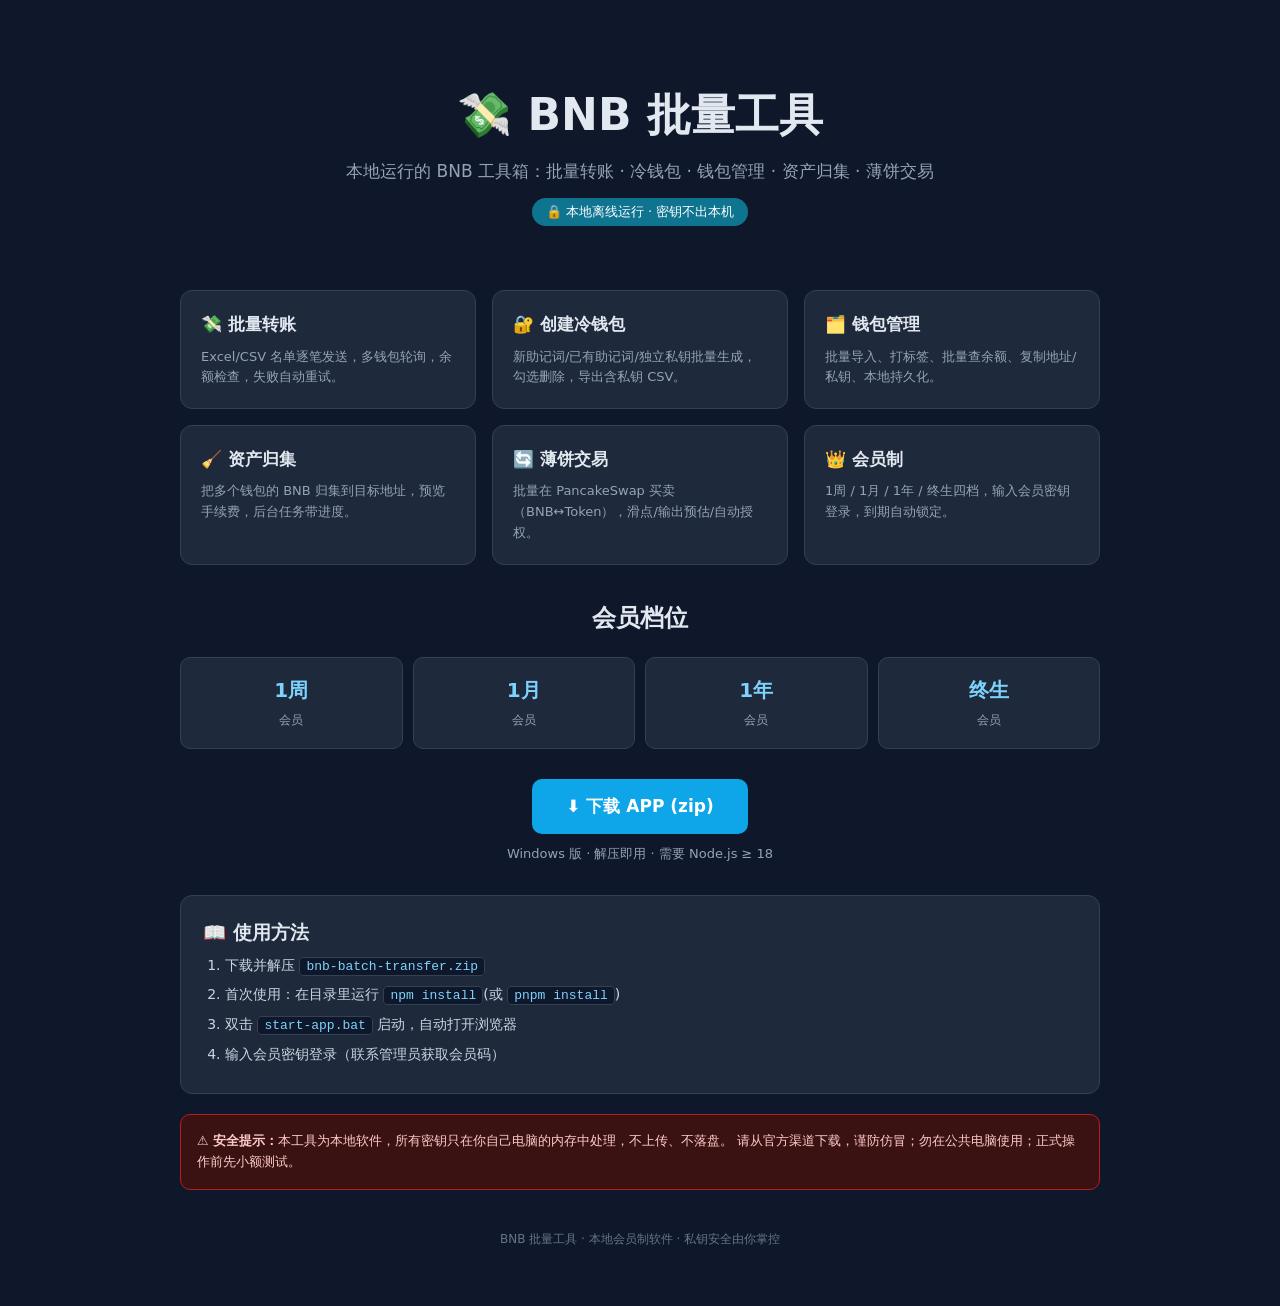
==== index.html @ 0a7b2de4 "Add index.html" ====
<!DOCTYPE html>
<html lang="zh-CN">
<head>
<meta charset="UTF-8">
<meta name="viewport" content="width=device-width, initial-scale=1.0">
<title>BNB 批量工具 - 官网</title>
<style>
  * { box-sizing: border-box; margin: 0; padding: 0; }
  body { font-family: "Segoe UI", "Microsoft YaHei", system-ui, sans-serif; background: #0f172a; color: #e2e8f0; line-height: 1.6; }
  .wrap { max-width: 960px; margin: 0 auto; padding: 40px 20px 60px; }
  .hero { text-align: center; padding: 40px 0 30px; }
  .hero h1 { font-size: 44px; margin-bottom: 8px; }
  .hero p { color: #94a3b8; font-size: 17px; }
  .badge { display:inline-block; background:#0e7490; color:#fff; border-radius:999px; padding:4px 14px; font-size:13px; margin-top:12px; }
  .cards { display: grid; grid-template-columns: repeat(auto-fit, minmax(260px, 1fr)); gap: 16px; margin: 34px 0; }
  .card { background: #1e293b; border: 1px solid #334155; border-radius: 12px; padding: 20px; }
  .card h3 { margin-bottom: 8px; font-size: 17px; }
  .card p { color: #94a3b8; font-size: 13px; }
  .tiers { display: grid; grid-template-columns: repeat(4, 1fr); gap: 10px; margin: 20px 0 30px; }
  .tier { background: #1e293b; border: 1px solid #334155; border-radius: 10px; padding: 16px 6px; text-align: center; }
  .tier b { font-size: 20px; color: #7dd3fc; display: block; }
  .tier span { color: #94a3b8; font-size: 12px; }
  .dl { text-align: center; margin: 20px 0 30px; }
  .btn { display: inline-block; background: #0ea5e9; color: #fff; text-decoration: none; padding: 14px 34px; border-radius: 10px; font-size: 17px; font-weight: 600; }
  .btn:hover { background: #0284c7; }
  .steps { background: #1e293b; border: 1px solid #334155; border-radius: 12px; padding: 22px; margin: 20px 0; }
  .steps ol { padding-left: 22px; color: #cbd5e1; font-size: 14px; }
  .steps li { margin: 6px 0; }
  code { background: #0f172a; border: 1px solid #334155; border-radius: 4px; padding: 1px 6px; color: #7dd3fc; font-size: 13px; }
  .warn { background: #3b1212; border: 1px solid #b91c1c; color: #fecaca; border-radius: 10px; padding: 16px; font-size: 13px; margin: 20px 0; }
  footer { text-align: center; color: #64748b; font-size: 12px; margin-top: 40px; }
</style>
</head>
<body>
<div class="wrap">
  <div class="hero">
    <h1>💸 BNB 批量工具</h1>
    <p>本地运行的 BNB 工具箱：批量转账 · 冷钱包 · 钱包管理 · 资产归集 · 薄饼交易</p>
    <div class="badge">🔒 本地离线运行 · 密钥不出本机</div>
  </div>

  <div class="cards">
    <div class="card"><h3>💸 批量转账</h3><p>Excel/CSV 名单逐笔发送，多钱包轮询，余额检查，失败自动重试。</p></div>
    <div class="card"><h3>🔐 创建冷钱包</h3><p>新助记词/已有助记词/独立私钥批量生成，勾选删除，导出含私钥 CSV。</p></div>
    <div class="card"><h3>🗂️ 钱包管理</h3><p>批量导入、打标签、批量查余额、复制地址/私钥、本地持久化。</p></div>
    <div class="card"><h3>🧹 资产归集</h3><p>把多个钱包的 BNB 归集到目标地址，预览手续费，后台任务带进度。</p></div>
    <div class="card"><h3>🔄 薄饼交易</h3><p>批量在 PancakeSwap 买卖（BNB↔Token），滑点/输出预估/自动授权。</p></div>
    <div class="card"><h3>👑 会员制</h3><p>1周 / 1月 / 1年 / 终生四档，输入会员密钥登录，到期自动锁定。</p></div>
  </div>

  <h2 style="text-align:center; margin-top:10px;">会员档位</h2>
  <div class="tiers">
    <div class="tier"><b>1周</b><span>会员</span></div>
    <div class="tier"><b>1月</b><span>会员</span></div>
    <div class="tier"><b>1年</b><span>会员</span></div>
    <div class="tier"><b>终生</b><span>会员</span></div>
  </div>

  <div class="dl">
    <a class="btn" href="bnb-batch-transfer.zip" download>⬇️ 下载 APP (zip)</a>
    <p style="color:#94a3b8; font-size:13px; margin-top:10px;">Windows 版 · 解压即用 · 需要 Node.js ≥ 18</p>
  </div>

  <div class="steps">
    <h3>📖 使用方法</h3>
    <ol>
      <li>下载并解压 <code>bnb-batch-transfer.zip</code></li>
      <li>首次使用：在目录里运行 <code>npm install</code>(或 <code>pnpm install</code>)</li>
      <li>双击 <code>start-app.bat</code> 启动，自动打开浏览器</li>
      <li>输入会员密钥登录（联系管理员获取会员码）</li>
    </ol>
  </div>

  <div class="warn">
    ⚠️ <b>安全提示：</b>本工具为本地软件，所有密钥只在你自己电脑的内存中处理，不上传、不落盘。
    请从官方渠道下载，谨防仿冒；勿在公共电脑使用；正式操作前先小额测试。
  </div>

  <footer>BNB 批量工具 · 本地会员制软件 · 私钥安全由你掌控</footer>
</div>
</body>
</html>
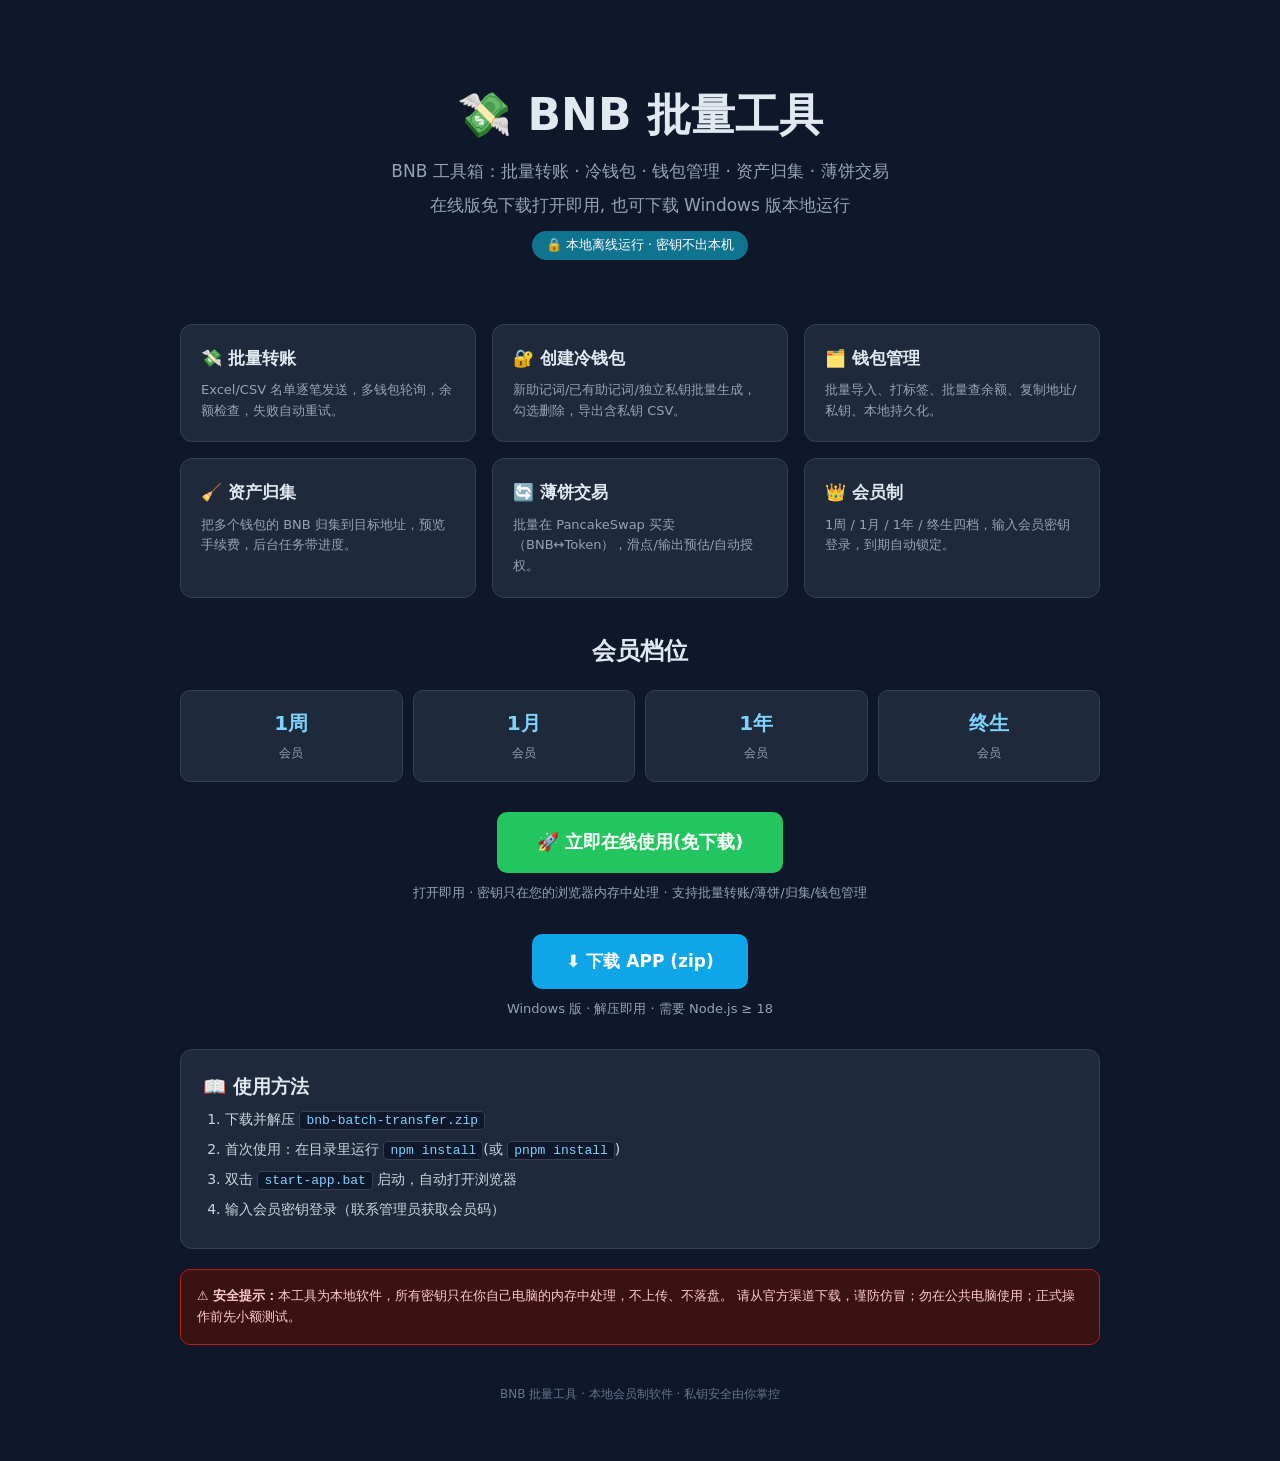
==== commit 280c494d: "Update index.html" ====
--- a/index.html
+++ b/index.html
@@ -35,7 +35,7 @@
 <div class="wrap">
   <div class="hero">
     <h1>💸 BNB 批量工具</h1>
-    <p>本地运行的 BNB 工具箱：批量转账 · 冷钱包 · 钱包管理 · 资产归集 · 薄饼交易</p>
+    <p>BNB 工具箱：批量转账 · 冷钱包 · 钱包管理 · 资产归集 · 薄饼交易</p><p style="margin-top:6px;">在线版免下载打开即用, 也可下载 Windows 版本地运行</p>
     <div class="badge">🔒 本地离线运行 · 密钥不出本机</div>
   </div>
 
@@ -54,6 +54,11 @@
     <div class="tier"><b>1月</b><span>会员</span></div>
     <div class="tier"><b>1年</b><span>会员</span></div>
     <div class="tier"><b>终生</b><span>会员</span></div>
+  </div>
+
+  <div class="dl">
+    <a class="btn" href="app/" style="background:#22c55e; padding:16px 40px; font-size:18px;">🚀 立即在线使用(免下载)</a>
+    <p style="color:#94a3b8; font-size:13px; margin-top:10px;">打开即用 · 密钥只在您的浏览器内存中处理 · 支持批量转账/薄饼/归集/钱包管理</p>
   </div>
 
   <div class="dl">
